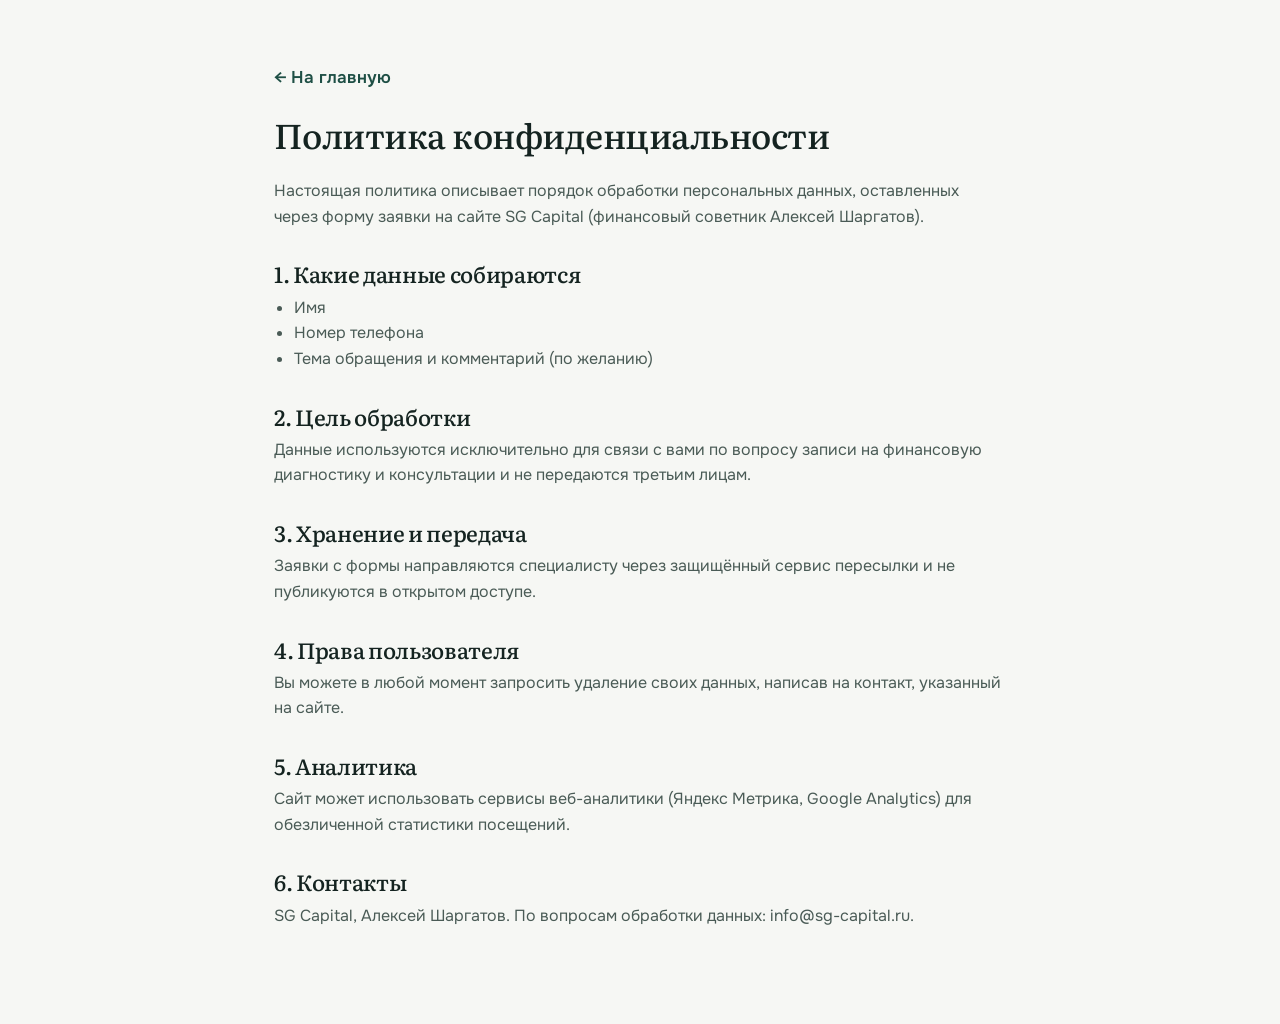
==== privacy.html @ 1134ca6b "init: landing for SG Capital" ====
<!DOCTYPE html>
<html lang="ru">
<head>
<meta charset="UTF-8">
<meta name="viewport" content="width=device-width, initial-scale=1.0">
<meta name="robots" content="noindex">
<title>Политика конфиденциальности — SG Capital</title>
<link href="https://fonts.googleapis.com/css2?family=Literata:opsz,wght@7..72,500&family=Onest:wght@400;500;600&display=swap" rel="stylesheet">
<link rel="stylesheet" href="styles.css">
<style>
  .legal { max-width: 780px; margin: 0 auto; padding: 64px 24px 96px; }
  .legal h1 { font-size: 34px; margin-bottom: 24px; }
  .legal h2 { font-size: 22px; margin-top: 32px; margin-bottom: 8px; }
  .legal p, .legal li { color: var(--soft); font-size: 16px; }
  .legal ul { padding-left: 20px; list-style: disc; }
  .legal a.back { display: inline-block; margin-bottom: 24px; font-weight: 600; color: var(--accent); }
</style>
</head>
<body>
<div class="legal">
  <a href="index.html" class="back">← На главную</a>
  <h1>Политика конфиденциальности</h1>
  <p>Настоящая политика описывает порядок обработки персональных данных, оставленных через форму заявки на сайте SG Capital (финансовый советник Алексей Шаргатов).</p>

  <h2>1. Какие данные собираются</h2>
  <ul>
    <li>Имя</li>
    <li>Номер телефона</li>
    <li>Тема обращения и комментарий (по желанию)</li>
  </ul>

  <h2>2. Цель обработки</h2>
  <p>Данные используются исключительно для связи с вами по вопросу записи на финансовую диагностику и консультации и не передаются третьим лицам.</p>

  <h2>3. Хранение и передача</h2>
  <p>Заявки с формы направляются специалисту через защищённый сервис пересылки и не публикуются в открытом доступе.</p>

  <h2>4. Права пользователя</h2>
  <p>Вы можете в любой момент запросить удаление своих данных, написав на контакт, указанный на сайте.</p>

  <h2>5. Аналитика</h2>
  <p>Сайт может использовать сервисы веб-аналитики (Яндекс Метрика, Google Analytics) для обезличенной статистики посещений.</p>

  <h2>6. Контакты</h2>
  <p>SG Capital, Алексей Шаргатов. По вопросам обработки данных: <a href="mailto:info@sg-capital.ru">info@sg-capital.ru</a>.</p>
</div>
</body>
</html>
---- styles.css ----
:root {
  --paper: #F6F7F4;
  --card: #FFFFFF;
  --mist: #E7EEEA;
  --ink: #142320;
  --soft: #4A5B56;
  --faint: #7A8A85;
  --line: #D8DED9;
  --accent: #1E4F45;
  --accent-dark: #153A33;
  --accent-tint: #DCE9E3;
  --font-head: 'Literata', Georgia, serif;
  --font-body: 'Onest', system-ui, -apple-system, 'Segoe UI', sans-serif;
  --wrap: 1160px;
}

*, *::before, *::after { box-sizing: border-box; }
html { scroll-behavior: smooth; -webkit-text-size-adjust: 100%; }
body {
  margin: 0;
  background: var(--paper);
  color: var(--ink);
  font-family: var(--font-body);
  font-size: 17px;
  line-height: 1.6;
  -webkit-font-smoothing: antialiased;
}
img, svg { display: block; max-width: 100%; }
a { color: inherit; text-decoration: none; }
ul, ol { margin: 0; padding: 0; list-style: none; }
h1, h2, h3, h4, p { margin: 0; }
h1, h2, h3 { font-family: var(--font-head); font-weight: 500; letter-spacing: -0.015em; line-height: 1.15; text-wrap: balance; }
p { text-wrap: pretty; }
button, input, select, textarea { font: inherit; color: inherit; }

:focus-visible { outline: 3px solid var(--accent); outline-offset: 3px; border-radius: 4px; }

.wrap { max-width: var(--wrap); margin: 0 auto; padding: 0 24px; }
.section { padding: 112px 0; }
.section--tint { background: var(--mist); }
.section__head { max-width: 680px; margin-bottom: 56px; }
.section__head h2 { font-size: clamp(30px, 4vw, 44px); }
.section__head p { margin-top: 16px; color: var(--soft); font-size: 18px; }

/* ---------- Buttons ---------- */
.btn {
  display: inline-flex; align-items: center; justify-content: center; gap: 8px;
  min-height: 52px; padding: 0 28px;
  border-radius: 999px; border: 1.5px solid transparent;
  font-weight: 600; font-size: 16px; cursor: pointer; white-space: nowrap;
  transition: background .2s, color .2s, border-color .2s, transform .2s;
}
.btn--primary { background: var(--accent); color: #fff; }
.btn--primary:hover { background: var(--accent-dark); }
.btn--ghost { border-color: var(--ink); color: var(--ink); background: transparent; }
.btn--ghost:hover { background: var(--ink); color: #fff; }
.btn--sm { min-height: 42px; padding: 0 20px; font-size: 15px; }
.btn:active { transform: translateY(1px); }

/* ---------- Header ---------- */
.header {
  position: sticky; top: 0; z-index: 50;
  background: rgba(246, 247, 244, .92);
  backdrop-filter: blur(10px);
  border-bottom: 1px solid transparent;
  transition: border-color .2s;
}
.header.scrolled { border-bottom-color: var(--line); }
.header__inner { display: flex; align-items: center; gap: 24px; min-width: 0; height: 72px; }
.logo { display: flex; align-items: center; gap: 12px; flex-shrink: 0; }
.logo__mark { width: 38px; height: 38px; }
.logo__text { font-family: var(--font-head); font-weight: 600; font-size: 20px; letter-spacing: -0.01em; }
.logo__text small { font-family: var(--font-body); font-weight: 400; font-size: 13px; color: var(--faint); margin-left: 6px; letter-spacing: 0; }
.nav { display: flex; gap: 28px; margin-left: auto; }
.nav a { white-space: nowrap; font-size: 15px; color: var(--soft); transition: color .2s; }
.nav a:hover { color: var(--accent); }
.header__phone { white-space: nowrap; font-weight: 600; font-size: 15px; }
.burger { display: none; width: 44px; height: 44px; border: 0; background: none; cursor: pointer; margin-left: auto; position: relative; }
.burger span, .burger::before, .burger::after {
  content: ''; position: absolute; left: 11px; right: 11px; height: 2px; background: var(--ink); transition: transform .25s, opacity .2s;
}
.burger::before { top: 15px; } .burger span { top: 21px; } .burger::after { top: 27px; }
.burger.is-open::before { transform: translateY(6px) rotate(45deg); }
.burger.is-open span { opacity: 0; }
.burger.is-open::after { transform: translateY(-6px) rotate(-45deg); }

/* ---------- Hero ---------- */
.hero { padding: 72px 0 104px; }
.hero__grid { display: grid; grid-template-columns: 1.08fr .92fr; gap: 72px; align-items: center; }
.hero h1 { font-size: clamp(38px, 5.4vw, 66px); font-weight: 500; }
.hero__lead { margin-top: 24px; max-width: 540px; font-size: 19px; color: var(--soft); }
.hero__cta { display: flex; flex-wrap: wrap; gap: 12px; margin-top: 36px; }
.hero__facts { display: flex; flex-wrap: wrap; gap: 8px 28px; margin-top: 32px; font-size: 15px; color: var(--soft); }
.hero__facts li { display: flex; align-items: center; gap: 8px; }
.hero__facts li::before { content: ''; width: 6px; height: 6px; border-radius: 50%; background: var(--accent); }

/* Flow scheme */
.flow { background: var(--card); border: 1px solid var(--line); border-radius: 20px; padding: 28px 28px 24px; }
.flow__top {
  display: flex; align-items: baseline; justify-content: space-between; gap: 12px;
  padding-bottom: 20px; border-bottom: 1px solid var(--line);
}
.flow__top strong { font-family: var(--font-head); font-weight: 500; font-size: 22px; }
.flow__top span { font-size: 14px; color: var(--faint); }
.flow__list { position: relative; margin-top: 8px; padding-left: 36px; }
.flow__list::before {
  content: ''; position: absolute; left: 7px; top: 22px; bottom: 34px; width: 2px;
  background: var(--accent); transform-origin: top; transform: scaleY(0);
  animation: rail 1.4s .3s cubic-bezier(.6, 0, .2, 1) forwards;
}
.flow__item { position: relative; padding: 18px 0; border-bottom: 1px solid var(--line); opacity: 0; animation: itemIn .6s forwards; }
.flow__item:last-child { border-bottom: 0; }
.flow__item::before {
  content: ''; position: absolute; left: -36px; top: 26px; width: 16px; height: 16px;
  border-radius: 50%; background: var(--card); border: 2px solid var(--accent);
}
.flow__item:nth-child(1) { animation-delay: .45s; }
.flow__item:nth-child(2) { animation-delay: .75s; }
.flow__item:nth-child(3) { animation-delay: 1.05s; }
.flow__item:nth-child(4) { animation-delay: 1.35s; }
.flow__item:nth-child(4)::before { background: var(--accent); }
.flow__item h3 { font-family: var(--font-body); font-weight: 600; font-size: 17px; letter-spacing: 0; }
.flow__item p { font-size: 15px; color: var(--soft); margin-top: 2px; }
.flow__note { margin-top: 12px; font-size: 13px; color: var(--faint); }
@keyframes rail { to { transform: scaleY(1); } }
@keyframes itemIn { from { opacity: 0; transform: translateY(8px); } to { opacity: 1; transform: none; } }

/* ---------- Principles ---------- */
.principles { display: grid; grid-template-columns: .85fr 1.15fr; gap: 80px; }
.principles__lead h2 { font-size: clamp(30px, 4vw, 44px); }
.principles__lead p { margin-top: 20px; color: var(--soft); font-size: 18px; max-width: 420px; }
.rules li { padding: 28px 0; border-top: 1px solid var(--line); display: grid; grid-template-columns: 220px 1fr; gap: 24px; }
.rules li:last-child { border-bottom: 1px solid var(--line); }
.rules h3 { font-family: var(--font-body); font-weight: 600; font-size: 18px; letter-spacing: 0; line-height: 1.35; }
.rules p { color: var(--soft); }

/* ---------- About ---------- */
.about { display: grid; grid-template-columns: 380px 1fr; gap: 80px; align-items: start; }
.portrait {
  position: relative; aspect-ratio: 4 / 5; border-radius: 20px;
  background: linear-gradient(160deg, var(--accent) 0%, var(--accent-dark) 100%);
  color: #fff; display: flex; flex-direction: column; justify-content: flex-end; padding: 28px; overflow: hidden;
}
.portrait__mono { position: absolute; top: 18px; right: 22px; font-family: var(--font-head); font-size: 150px; line-height: 1; font-weight: 500; opacity: .13; letter-spacing: -0.04em; }
.portrait strong { font-family: var(--font-head); font-weight: 500; font-size: 26px; line-height: 1.2; }
.portrait span { margin-top: 6px; opacity: .8; font-size: 15px; }
.about__body h2 { font-size: clamp(30px, 4vw, 44px); }
.about__body > p { margin-top: 20px; color: var(--soft); font-size: 18px; max-width: 620px; }
.about__areas { margin-top: 36px; display: grid; grid-template-columns: 1fr 1fr; gap: 0 40px; }
.about__areas li { padding: 14px 0; border-top: 1px solid var(--line); font-weight: 500; display: flex; gap: 12px; }
.about__areas li::before { content: ''; flex: none; width: 8px; height: 8px; margin-top: 10px; border-radius: 2px; background: var(--accent); }

/* ---------- Services (price list) ---------- */
.price { border-top: 2px solid var(--ink); }
.price__row {
  display: grid; grid-template-columns: 1.1fr 1.5fr 190px 190px; gap: 32px; align-items: center;
  padding: 36px 0; border-bottom: 1px solid var(--line);
}
.price__row h3 { font-size: 26px; }
.price__row h3 small { display: block; margin-top: 6px; font-family: var(--font-body); font-size: 14px; font-weight: 400; color: var(--faint); letter-spacing: 0; }
.price__row p { color: var(--soft); font-size: 16px; }
.price__sum { font-family: var(--font-head); font-size: 28px; font-weight: 500; white-space: nowrap; }
.price__sum--free { color: var(--accent); }
.price__row--lead { background: var(--accent-tint); margin: 0 -24px; padding-left: 24px; padding-right: 24px; border-radius: 0; }
.price__badge { display: inline-block; margin-bottom: 8px; padding: 2px 12px; border-radius: 999px; background: var(--accent); color: #fff; font-size: 13px; font-weight: 600; }
.price__note { margin-top: 24px; font-size: 14px; color: var(--faint); max-width: 760px; }

/* ---------- Tasks ---------- */
.tasks { display: grid; grid-template-columns: 1fr 1fr; gap: 0 72px; }
.task { padding: 28px 0; border-top: 1px solid var(--line); }
.task h3 { font-family: var(--font-body); font-weight: 600; font-size: 19px; letter-spacing: 0; line-height: 1.35; }
.task blockquote { margin: 10px 0 0; padding-left: 14px; border-left: 3px solid var(--accent); font-family: var(--font-head); font-style: italic; color: var(--soft); font-size: 17px; line-height: 1.45; }
.task p { margin-top: 10px; color: var(--soft); font-size: 16px; }

/* ---------- Steps ---------- */
.steps { position: relative; display: grid; grid-template-columns: repeat(5, 1fr); gap: 28px; counter-reset: s; }
.steps::before { content: ''; position: absolute; left: 0; right: 0; top: 19px; height: 2px; background: var(--line); }
.step { position: relative; counter-increment: s; }
.step::before {
  content: counter(s); position: relative; z-index: 1;
  display: flex; align-items: center; justify-content: center;
  width: 40px; height: 40px; border-radius: 50%;
  background: var(--paper); border: 2px solid var(--accent); color: var(--accent);
  font-family: var(--font-head); font-weight: 600; margin-bottom: 20px;
}
.section--tint .step::before { background: var(--mist); }
.step h3 { font-family: var(--font-body); font-weight: 600; font-size: 18px; letter-spacing: 0; }
.step p { margin-top: 8px; font-size: 15px; color: var(--soft); }
.step em { display: block; margin-top: 10px; font-style: normal; font-size: 14px; font-weight: 600; color: var(--accent); }

/* ---------- FAQ ---------- */
.faq { max-width: 820px; border-top: 1px solid var(--line); }
.faq details { border-bottom: 1px solid var(--line); }
.faq summary {
  list-style: none; cursor: pointer; padding: 24px 48px 24px 0; position: relative;
  font-family: var(--font-head); font-weight: 500; font-size: 20px; line-height: 1.35;
}
.faq summary::-webkit-details-marker { display: none; }
.faq summary::after {
  content: ''; position: absolute; right: 6px; top: 34px; width: 10px; height: 10px;
  border-right: 2px solid var(--accent); border-bottom: 2px solid var(--accent);
  transform: rotate(45deg); transition: transform .25s;
}
.faq details[open] summary::after { transform: rotate(-135deg); top: 38px; }
.faq details p { padding: 0 48px 26px 0; color: var(--soft); }

/* ---------- Contact ---------- */
.contact { display: grid; grid-template-columns: .9fr 1.1fr; gap: 72px; align-items: start; }
.contact__info h2 { font-size: clamp(30px, 4vw, 44px); }
.contact__info > p { margin-top: 18px; color: var(--soft); font-size: 18px; }
.contact__list { margin-top: 36px; }
.contact__list li { display: flex; flex-direction: column; padding: 16px 0; border-top: 1px solid var(--line); }
.contact__list li:last-child { border-bottom: 1px solid var(--line); }
.contact__list small { font-size: 13px; color: var(--faint); }
.contact__list a, .contact__list span { font-weight: 600; font-size: 18px; }
.contact__list a:hover { color: var(--accent); }

.form { background: var(--card); border: 1px solid var(--line); border-radius: 20px; padding: 36px; }
.form h3 { font-size: 26px; }
.form__sub { margin-top: 6px; color: var(--soft); font-size: 15px; }
.field { margin-top: 20px; display: flex; flex-direction: column; gap: 6px; }
.field label { font-size: 14px; font-weight: 500; }
.field input, .field select, .field textarea {
  width: 100%; min-height: 50px; padding: 12px 16px;
  background: var(--paper); border: 1.5px solid var(--line); border-radius: 12px;
  transition: border-color .2s, background .2s;
}
.field textarea { min-height: 96px; resize: vertical; }
.field input:focus, .field select:focus, .field textarea:focus { outline: none; border-color: var(--accent); background: #fff; }
.field-row { display: grid; grid-template-columns: 1fr 1fr; gap: 16px; }
.consent { margin-top: 20px; display: flex; gap: 12px; align-items: flex-start; font-size: 13px; color: var(--soft); line-height: 1.5; }
.consent input { flex: none; width: 20px; height: 20px; margin-top: 1px; accent-color: var(--accent); }
.consent a { text-decoration: underline; text-underline-offset: 2px; }
.form .btn { width: 100%; margin-top: 24px; }

/* ---------- Footer ---------- */
.footer { border-top: 1px solid var(--line); padding: 48px 0 40px; }
.footer__top { display: flex; justify-content: space-between; gap: 32px; flex-wrap: wrap; }
.footer__links { display: flex; gap: 24px; flex-wrap: wrap; font-size: 15px; color: var(--soft); }
.footer__links a:hover { color: var(--accent); }
.footer__legal { margin-top: 32px; font-size: 13px; color: var(--faint); max-width: 820px; line-height: 1.55; }

.cta-bar { display: none; }

/* ---------- Breakpoints ---------- */
@media (max-width: 1180px) {
  .nav { gap: 20px; }
  .nav a { font-size: 14px; }
}
@media (max-width: 1100px) {
  .nav {
    display: none; position: absolute; top: 72px; left: 0; right: 0; margin: 0;
    flex-direction: column; gap: 0; background: var(--paper); border-bottom: 1px solid var(--line); padding: 8px 24px 20px;
  }
  .nav.is-open { display: flex; }
  .nav a { padding: 14px 0; font-size: 17px; border-bottom: 1px solid var(--line); }
  .burger { display: block; }
  .header__phone { display: none; }
  .header .btn { display: none; }
}
@media (max-width: 900px) {
  .section { padding: 80px 0; }
  .hero { padding: 40px 0 72px; }
  .hero__grid, .principles, .about, .contact { grid-template-columns: 1fr; gap: 48px; }
  .about { gap: 40px; }
  .portrait { aspect-ratio: 16 / 11; max-width: 520px; }
  .price__row { grid-template-columns: 1fr auto; gap: 12px 24px; }
  .price__row > p { grid-column: 1 / -1; order: 3; }
  .price__row > .btn { grid-column: 1 / -1; order: 4; justify-self: start; }
  .price__row--lead { margin: 0 -16px; padding-left: 16px; padding-right: 16px; }
  .tasks { grid-template-columns: 1fr; }
  .steps { grid-template-columns: 1fr; gap: 0; }
  .steps::before { left: 19px; right: auto; top: 20px; bottom: 20px; width: 2px; height: auto; }
  .step { padding: 0 0 28px 60px; }
  .step::before { position: absolute; left: 0; top: 0; margin: 0; }
  .rules li { grid-template-columns: 1fr; gap: 6px; }
  .cta-bar {
    display: block; position: fixed; left: 0; right: 0; bottom: 0; z-index: 40;
    padding: 10px 16px calc(10px + env(safe-area-inset-bottom)); background: rgba(246,247,244,.96);
    backdrop-filter: blur(10px); border-top: 1px solid var(--line);
  }
  .cta-bar .btn { width: 100%; }
  body { padding-bottom: 72px; }
}
@media (max-width: 560px) {
  body { font-size: 16px; }
  .wrap { padding: 0 16px; }
  .section__head { margin-bottom: 40px; }
  .flow { padding: 22px 20px 18px; }
  .about__areas { grid-template-columns: 1fr; }
  .field-row { grid-template-columns: 1fr; gap: 0; }
  .form { padding: 24px 20px; }
  .price__row h3 { font-size: 22px; }
  .price__sum { font-size: 24px; }
  .hero__cta .btn { width: 100%; }
  .faq summary { font-size: 18px; }
  .nav { padding-left: 16px; padding-right: 16px; }
}
@media (max-width: 380px) {
  .logo__text small { display: none; }
}
@media (prefers-reduced-motion: reduce) {
  html { scroll-behavior: auto; }
  .flow__list::before { animation: none; transform: none; }
  .flow__item { animation: none; opacity: 1; }
  * { transition: none !important; }
}
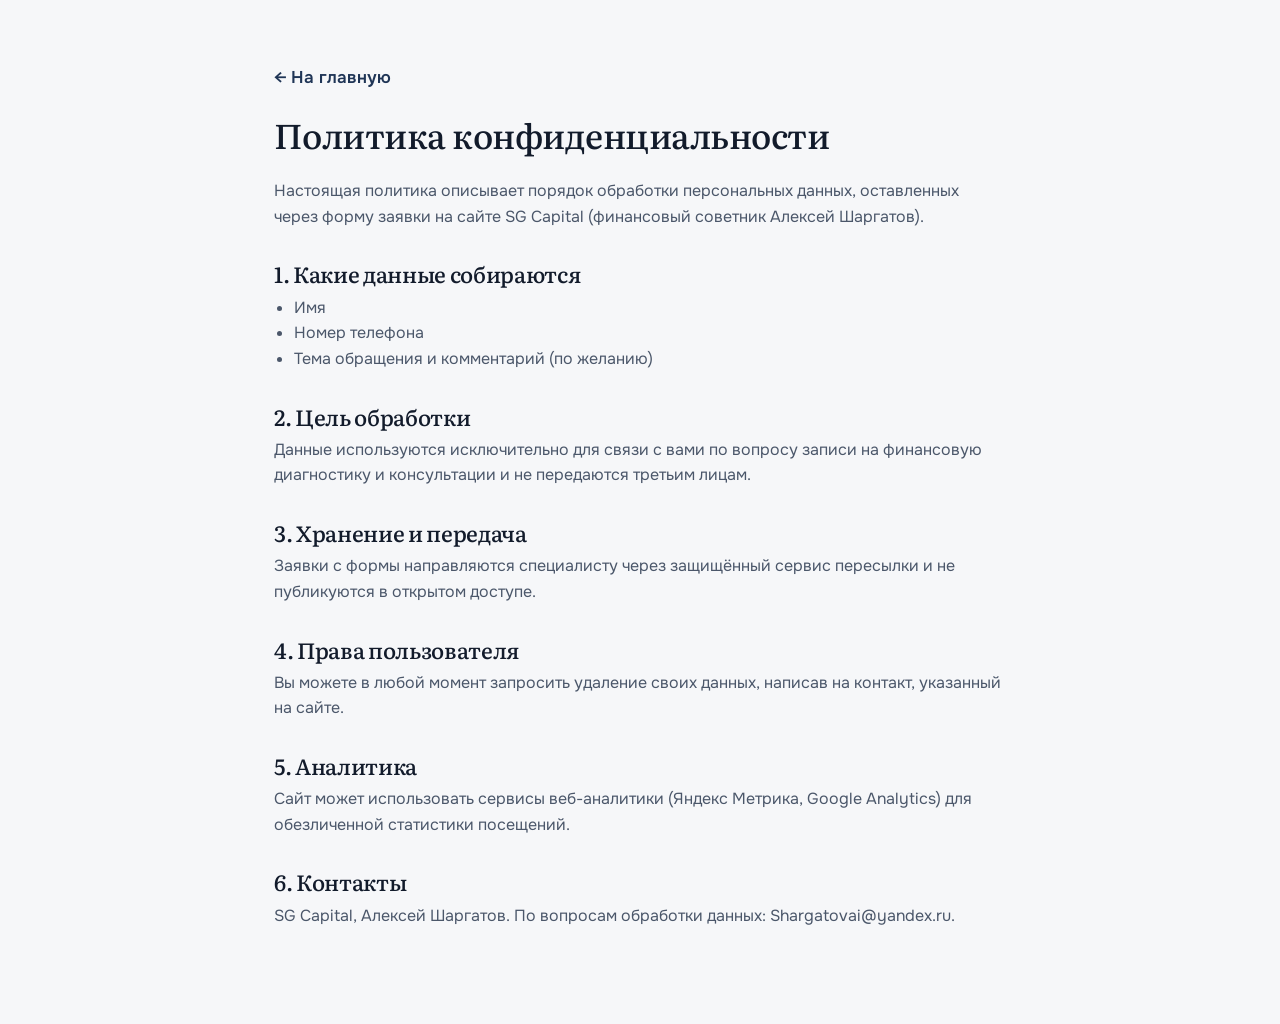
==== commit aad36fed: "Правки клиента: контакты, фото, лого, услуги, блок результата, отзывы" ====
--- a/privacy.html
+++ b/privacy.html
@@ -42,7 +42,7 @@
   <p>Сайт может использовать сервисы веб-аналитики (Яндекс Метрика, Google Analytics) для обезличенной статистики посещений.</p>
 
   <h2>6. Контакты</h2>
-  <p>SG Capital, Алексей Шаргатов. По вопросам обработки данных: <a href="mailto:info@sg-capital.ru">info@sg-capital.ru</a>.</p>
+  <p>SG Capital, Алексей Шаргатов. По вопросам обработки данных: <a href="mailto:Shargatovai@yandex.ru">Shargatovai@yandex.ru</a>.</p>
 </div>
 </body>
 </html>
--- a/styles.css
+++ b/styles.css
@@ -1,14 +1,14 @@
 :root {
-  --paper: #F6F7F4;
+  --paper: #F6F7F9;
   --card: #FFFFFF;
-  --mist: #E7EEEA;
-  --ink: #142320;
-  --soft: #4A5B56;
-  --faint: #7A8A85;
-  --line: #D8DED9;
-  --accent: #1E4F45;
-  --accent-dark: #153A33;
-  --accent-tint: #DCE9E3;
+  --mist: #E8EDF3;
+  --ink: #121B2B;
+  --soft: #4B576A;
+  --faint: #7B8698;
+  --line: #D9DEE6;
+  --accent: #1F3556;
+  --accent-dark: #142440;
+  --accent-tint: #DDE5F1;
   --font-head: 'Literata', Georgia, serif;
   --font-body: 'Onest', system-ui, -apple-system, 'Segoe UI', sans-serif;
   --wrap: 1160px;
@@ -60,7 +60,7 @@
 /* ---------- Header ---------- */
 .header {
   position: sticky; top: 0; z-index: 50;
-  background: rgba(246, 247, 244, .92);
+  background: rgba(246, 247, 249, .92);
   backdrop-filter: blur(10px);
   border-bottom: 1px solid transparent;
   transition: border-color .2s;
@@ -68,7 +68,7 @@
 .header.scrolled { border-bottom-color: var(--line); }
 .header__inner { display: flex; align-items: center; gap: 24px; min-width: 0; height: 72px; }
 .logo { display: flex; align-items: center; gap: 12px; flex-shrink: 0; }
-.logo__mark { width: 38px; height: 38px; }
+.logo__mark { width: 40px; height: 41px; object-fit: contain; }
 .logo__text { font-family: var(--font-head); font-weight: 600; font-size: 20px; letter-spacing: -0.01em; }
 .logo__text small { font-family: var(--font-body); font-weight: 400; font-size: 13px; color: var(--faint); margin-left: 6px; letter-spacing: 0; }
 .nav { display: flex; gap: 28px; margin-left: auto; }
@@ -136,14 +136,11 @@
 
 /* ---------- About ---------- */
 .about { display: grid; grid-template-columns: 380px 1fr; gap: 80px; align-items: start; }
-.portrait {
-  position: relative; aspect-ratio: 4 / 5; border-radius: 20px;
-  background: linear-gradient(160deg, var(--accent) 0%, var(--accent-dark) 100%);
-  color: #fff; display: flex; flex-direction: column; justify-content: flex-end; padding: 28px; overflow: hidden;
-}
-.portrait__mono { position: absolute; top: 18px; right: 22px; font-family: var(--font-head); font-size: 150px; line-height: 1; font-weight: 500; opacity: .13; letter-spacing: -0.04em; }
-.portrait strong { font-family: var(--font-head); font-weight: 500; font-size: 26px; line-height: 1.2; }
-.portrait span { margin-top: 6px; opacity: .8; font-size: 15px; }
+.portrait { position: relative; margin: 0; border-radius: 20px; overflow: hidden; background: var(--accent-dark); }
+.portrait img { width: 100%; height: auto; aspect-ratio: 4 / 5; object-fit: cover; }
+.portrait figcaption { position: absolute; left: 0; right: 0; bottom: 0; padding: 56px 24px 22px; color: #fff; background: linear-gradient(to top, rgba(10,16,28,.85), rgba(10,16,28,0)); display: flex; flex-direction: column; }
+.portrait strong { font-family: var(--font-head); font-weight: 500; font-size: 24px; line-height: 1.2; }
+.portrait span { margin-top: 4px; opacity: .85; font-size: 15px; }
 .about__body h2 { font-size: clamp(30px, 4vw, 44px); }
 .about__body > p { margin-top: 20px; color: var(--soft); font-size: 18px; max-width: 620px; }
 .about__areas { margin-top: 36px; display: grid; grid-template-columns: 1fr 1fr; gap: 0 40px; }
@@ -263,7 +260,7 @@
   .hero { padding: 40px 0 72px; }
   .hero__grid, .principles, .about, .contact { grid-template-columns: 1fr; gap: 48px; }
   .about { gap: 40px; }
-  .portrait { aspect-ratio: 16 / 11; max-width: 520px; }
+  .portrait { max-width: 420px; }
   .price__row { grid-template-columns: 1fr auto; gap: 12px 24px; }
   .price__row > p { grid-column: 1 / -1; order: 3; }
   .price__row > .btn { grid-column: 1 / -1; order: 4; justify-self: start; }
@@ -276,7 +273,7 @@
   .rules li { grid-template-columns: 1fr; gap: 6px; }
   .cta-bar {
     display: block; position: fixed; left: 0; right: 0; bottom: 0; z-index: 40;
-    padding: 10px 16px calc(10px + env(safe-area-inset-bottom)); background: rgba(246,247,244,.96);
+    padding: 10px 16px calc(10px + env(safe-area-inset-bottom)); background: rgba(246,247,249,.96);
     backdrop-filter: blur(10px); border-top: 1px solid var(--line);
   }
   .cta-bar .btn { width: 100%; }
@@ -305,3 +302,20 @@
   .flow__item { animation: none; opacity: 1; }
   * { transition: none !important; }
 }
+
+/* ---------- Result ---------- */
+.result { display: grid; grid-template-columns: 1fr 1fr; gap: 80px; align-items: start; }
+.result__lead h2 { font-size: clamp(30px, 4vw, 44px); }
+.result__lead p { margin-top: 20px; color: var(--soft); font-size: 18px; max-width: 460px; }
+.result__list li { margin-bottom: 14px; padding: 24px 24px 24px 28px; background: var(--card); border: 1px solid var(--line); border-left: 3px solid var(--accent); border-radius: 0 12px 12px 0; }
+.result__list h3 { font-family: var(--font-body); font-weight: 600; font-size: 19px; letter-spacing: 0; }
+.result__list p { margin-top: 6px; color: var(--soft); }
+@media (max-width: 900px) { .result { grid-template-columns: 1fr; gap: 36px; } }
+
+/* ---------- Reviews ---------- */
+.reviews { columns: 3; column-gap: 20px; }
+.review { display: block; break-inside: avoid; margin-bottom: 20px; border: 1px solid var(--line); border-radius: 14px; overflow: hidden; background: var(--card); transition: border-color .2s; }
+.review:hover { border-color: var(--accent); }
+.review img { width: 100%; height: auto; }
+@media (max-width: 900px) { .reviews { columns: 2; } }
+@media (max-width: 560px) { .reviews { columns: 1; } }
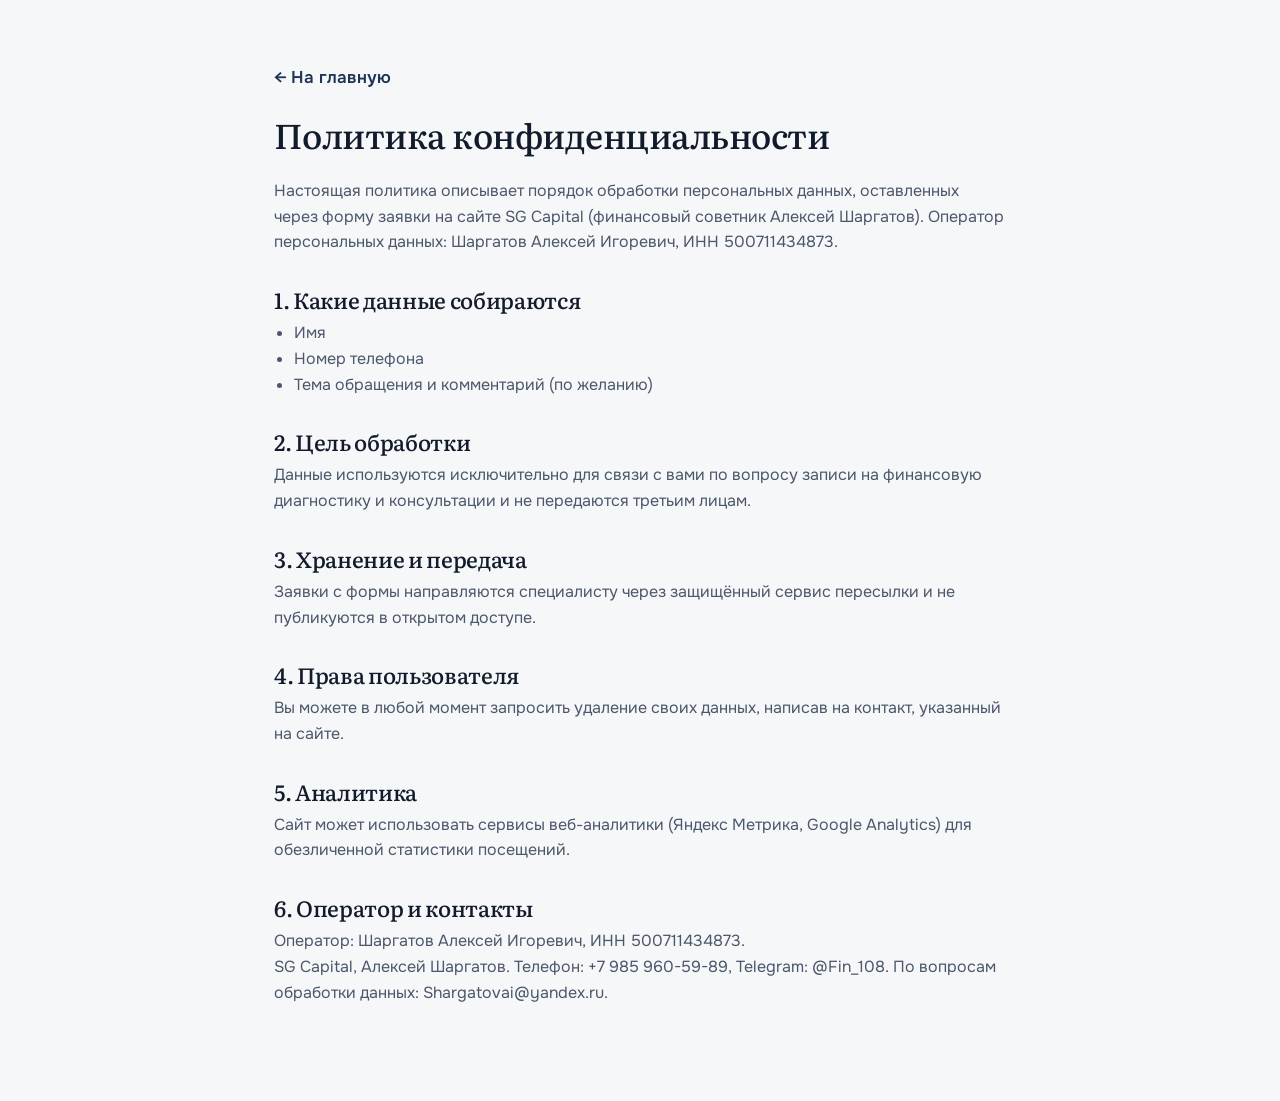
==== commit d4f1e5c2: "Оператор ПДн (ФИО, ИНН) в политике, подвале и JSON-LD; фото в блоке Обо мне не сплющивается Co-Autho" ====
--- a/privacy.html
+++ b/privacy.html
@@ -4,7 +4,7 @@
 <meta charset="UTF-8">
 <meta name="viewport" content="width=device-width, initial-scale=1.0">
 <meta name="robots" content="noindex">
-<title>Политика конфиденциальности — SG Capital</title>
+<title>Политика конфиденциальности - SG Capital</title>
 <link href="https://fonts.googleapis.com/css2?family=Literata:opsz,wght@7..72,500&family=Onest:wght@400;500;600&display=swap" rel="stylesheet">
 <link rel="stylesheet" href="styles.css">
 <style>
@@ -20,7 +20,7 @@
 <div class="legal">
   <a href="index.html" class="back">← На главную</a>
   <h1>Политика конфиденциальности</h1>
-  <p>Настоящая политика описывает порядок обработки персональных данных, оставленных через форму заявки на сайте SG Capital (финансовый советник Алексей Шаргатов).</p>
+  <p>Настоящая политика описывает порядок обработки персональных данных, оставленных через форму заявки на сайте SG Capital (финансовый советник Алексей Шаргатов). Оператор персональных данных: Шаргатов Алексей Игоревич, ИНН 500711434873.</p>
 
   <h2>1. Какие данные собираются</h2>
   <ul>
@@ -41,8 +41,9 @@
   <h2>5. Аналитика</h2>
   <p>Сайт может использовать сервисы веб-аналитики (Яндекс Метрика, Google Analytics) для обезличенной статистики посещений.</p>
 
-  <h2>6. Контакты</h2>
-  <p>SG Capital, Алексей Шаргатов. По вопросам обработки данных: <a href="mailto:Shargatovai@yandex.ru">Shargatovai@yandex.ru</a>.</p>
+  <h2>6. Оператор и контакты</h2>
+  <p>Оператор: Шаргатов Алексей Игоревич, ИНН 500711434873.</p>
+  <p>SG Capital, Алексей Шаргатов. Телефон: <a href="tel:+79859605989">+7 985 960-59-89</a>, Telegram: <a href="https://t.me/Fin_108">@Fin_108</a>. По вопросам обработки данных: <a href="mailto:Shargatovai@yandex.ru">Shargatovai@yandex.ru</a>.</p>
 </div>
 </body>
 </html>
--- a/styles.css
+++ b/styles.css
@@ -136,8 +136,9 @@
 
 /* ---------- About ---------- */
 .about { display: grid; grid-template-columns: 380px 1fr; gap: 80px; align-items: start; }
-.portrait { position: relative; margin: 0; border-radius: 20px; overflow: hidden; background: var(--accent-dark); }
-.portrait img { width: 100%; height: auto; aspect-ratio: 4 / 5; object-fit: cover; }
+.portrait { position: relative; margin: 0; border-radius: 20px; overflow: hidden; background: var(--accent-dark); width: 100%; aspect-ratio: 4 / 5; }
+@supports not (aspect-ratio: 1) { .portrait { height: 0; padding-bottom: 125%; } }
+.portrait img { position: absolute; inset: 0; width: 100%; height: 100%; max-width: none; object-fit: cover; object-position: 50% 20%; }
 .portrait figcaption { position: absolute; left: 0; right: 0; bottom: 0; padding: 56px 24px 22px; color: #fff; background: linear-gradient(to top, rgba(10,16,28,.85), rgba(10,16,28,0)); display: flex; flex-direction: column; }
 .portrait strong { font-family: var(--font-head); font-weight: 500; font-size: 24px; line-height: 1.2; }
 .portrait span { margin-top: 4px; opacity: .85; font-size: 15px; }
